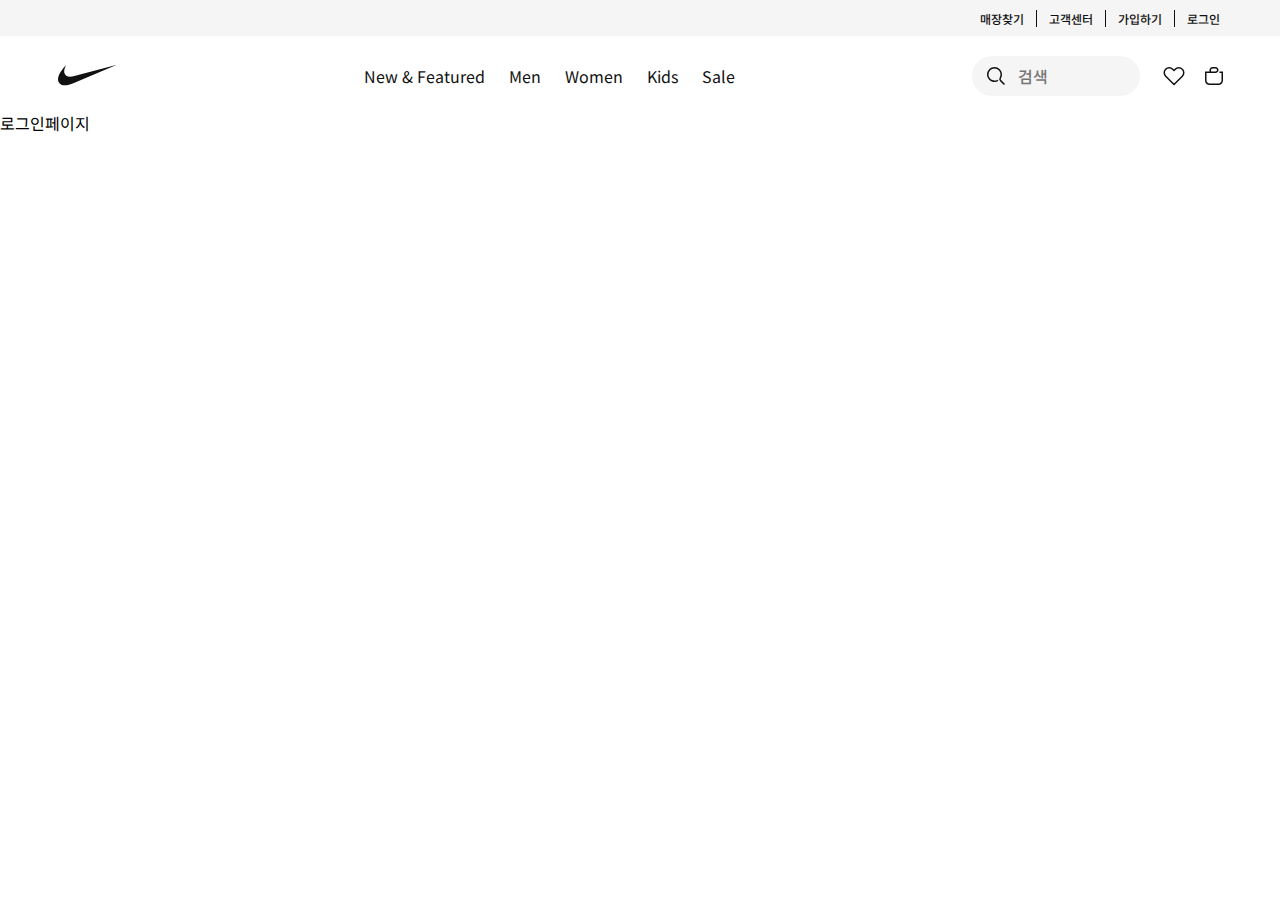
==== vanilaproject-refactoring/pages/signin/index.html @ df68377c "Add files via upload" ====
<!DOCTYPE html>
<html lang="en">
<head>
    <meta charset="UTF-8">
    <meta name="viewport" content="width=device-width, initial-scale=1.0">
    <title>Document</title>
    <script src="../../components/header/index.js"></script>
</head>
<body>
    <custom-header/>
    <h1>로그인페이지</h1>
</body>
</html>
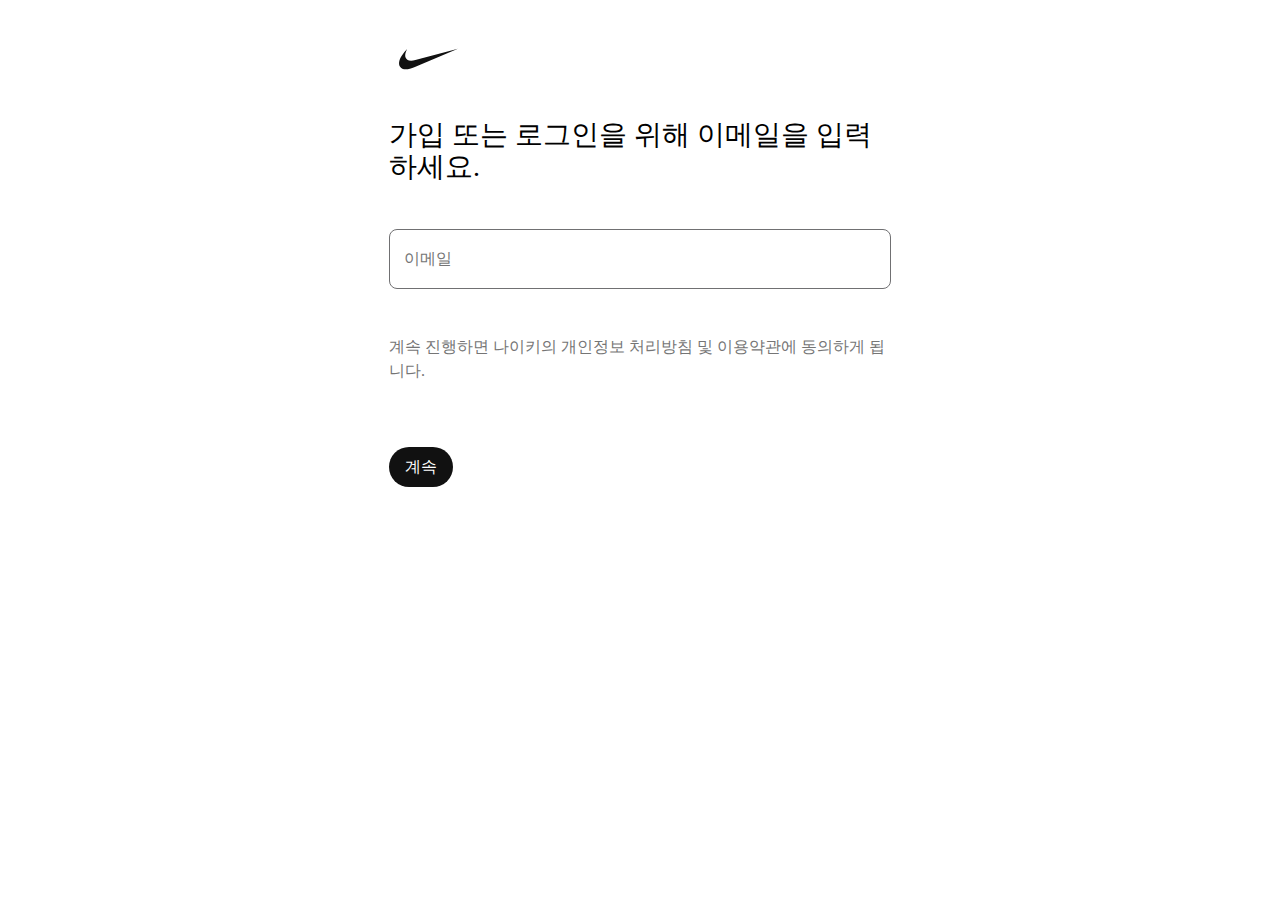
==== commit 7fe25491: "Add files via upload" ====
--- a/vanilaproject-refactoring/pages/signin/index.html
+++ b/vanilaproject-refactoring/pages/signin/index.html
@@ -3,11 +3,25 @@
 <head>
     <meta charset="UTF-8">
     <meta name="viewport" content="width=device-width, initial-scale=1.0">
-    <title>Document</title>
-    <script src="../../components/header/index.js"></script>
+    <title>로그인</title>
+    <link rel="stylesheet" href="../../css/reset.css"/>
+    <link rel="stylesheet" href="../../css/common.css"/>
+    <link rel="stylesheet" href="../../css/layout.css"/>
+    <link rel="stylesheet" href="index.css"/>
 </head>
-<body>
-    <custom-header/>
-    <h1>로그인페이지</h1>
+<body>    
+    <main class="signup-container">
+        <img src="../../assets/logo.svg"/>
+        <h1>가입 또는 로그인을 위해 이메일을 입력하세요.</h1>
+        <form>
+            <div>
+                <input placeholder="이메일"/>
+            </div>
+        </form>
+        <p>계속 진행하면 나이키의 개인정보 처리방침  및 이용약관에 동의하게 됩니다.</p>
+
+        <button class="filled-button">계속</button>
+    </main>
+    </div>
 </body>
 </html>--- a/vanilaproject-refactoring/css/common.css
+++ b/vanilaproject-refactoring/css/common.css
@@ -0,0 +1,46 @@
+.filled-button {
+    padding: 6px 16px;
+    border-radius: 999px;
+    background: var(--111111, #111);
+    color: #ffffff;
+    border: none;
+    cursor: pointer;
+    color: var(--FFFFFF, #FFF);
+    text-align: center;
+    font-family: "Noto Sans KR";
+    font-size: 16px;
+    font-style: normal;
+    font-weight: 500;
+    line-height: 28px; /* 175% */
+}
+
+.light {    
+    background: var(--FFFFFF, #FFF);
+    color: var(--111111, #111);
+}
+
+.border-button {
+    padding: 6px 16px;
+    border-radius: 999px;
+    border: 1px solid var(--CACACB, #CACACB);
+    background: var(--FFFFFF, #FFF);
+    cursor: pointer;
+}
+
+.left-button {    
+    width: 48px;
+    height: 48px;
+    padding: 12px;
+    border-radius: 24px;
+    background: var(--F5F5F5, #F5F5F5);   
+    cursor: pointer;       
+}
+
+.right-button {
+    width: 48px;
+    height: 48px;
+    padding: 12px;
+    border-radius: 24px;
+    background: var(--F5F5F5, #F5F5F5);    
+    cursor: pointer;
+}--- a/vanilaproject-refactoring/css/layout.css
+++ b/vanilaproject-refactoring/css/layout.css
@@ -0,0 +1,9 @@
+.container {
+    margin: 0 48px;    
+}
+
+@media(max-width: 430px) { 
+    .container {
+        margin: 0 24px;    
+    }
+}
--- a/vanilaproject-refactoring/pages/signin/index.css
+++ b/vanilaproject-refactoring/pages/signin/index.css
@@ -0,0 +1,66 @@
+.signup-container {
+    max-width: 502px;
+    margin: 0 auto;
+    display: flex;
+    flex-direction: column;
+    align-items: flex-start;    
+}
+
+.signup-container > img {
+    margin: 20px 0px;
+}
+
+.signup-container > h1 {
+    color: #000;
+    font-family: Pretendard;
+    font-size: 28px;
+    font-style: normal;
+    font-weight: 400;
+    line-height: 32px; /* 114.286% */
+}
+
+.signup-container > form {
+    width: 100%;
+    margin-top: 46px;
+}
+
+.signup-container > form > div {        
+    border-radius: 8px;
+    border: 1px solid var(--707072, #707072);
+    flex: 1;
+}
+
+.signup-container > form > div > input {    
+    border: none;
+    margin: 16px 12px;
+    color: var(--111111, #111111);
+    font-family: Pretendard;
+    font-size: 16px;
+    font-style: normal;
+    font-weight: 400;
+    line-height: 24px; /* 150% */
+}
+
+.signup-container > p {
+    color: #757575;
+    font-family: Pretendard;
+    font-size: 16px;
+    font-style: normal;
+    font-weight: 400;
+    line-height: 24px;
+    margin-top: 46px;
+}
+
+.signup-container > button {
+    margin-top: 64px;    
+}
+
+@media(max-width: 430px) {
+    .signup-container {
+        margin: 0px 36px;
+    }
+
+    .signup-container > form {
+        margin-top: 28px;
+    }
+}